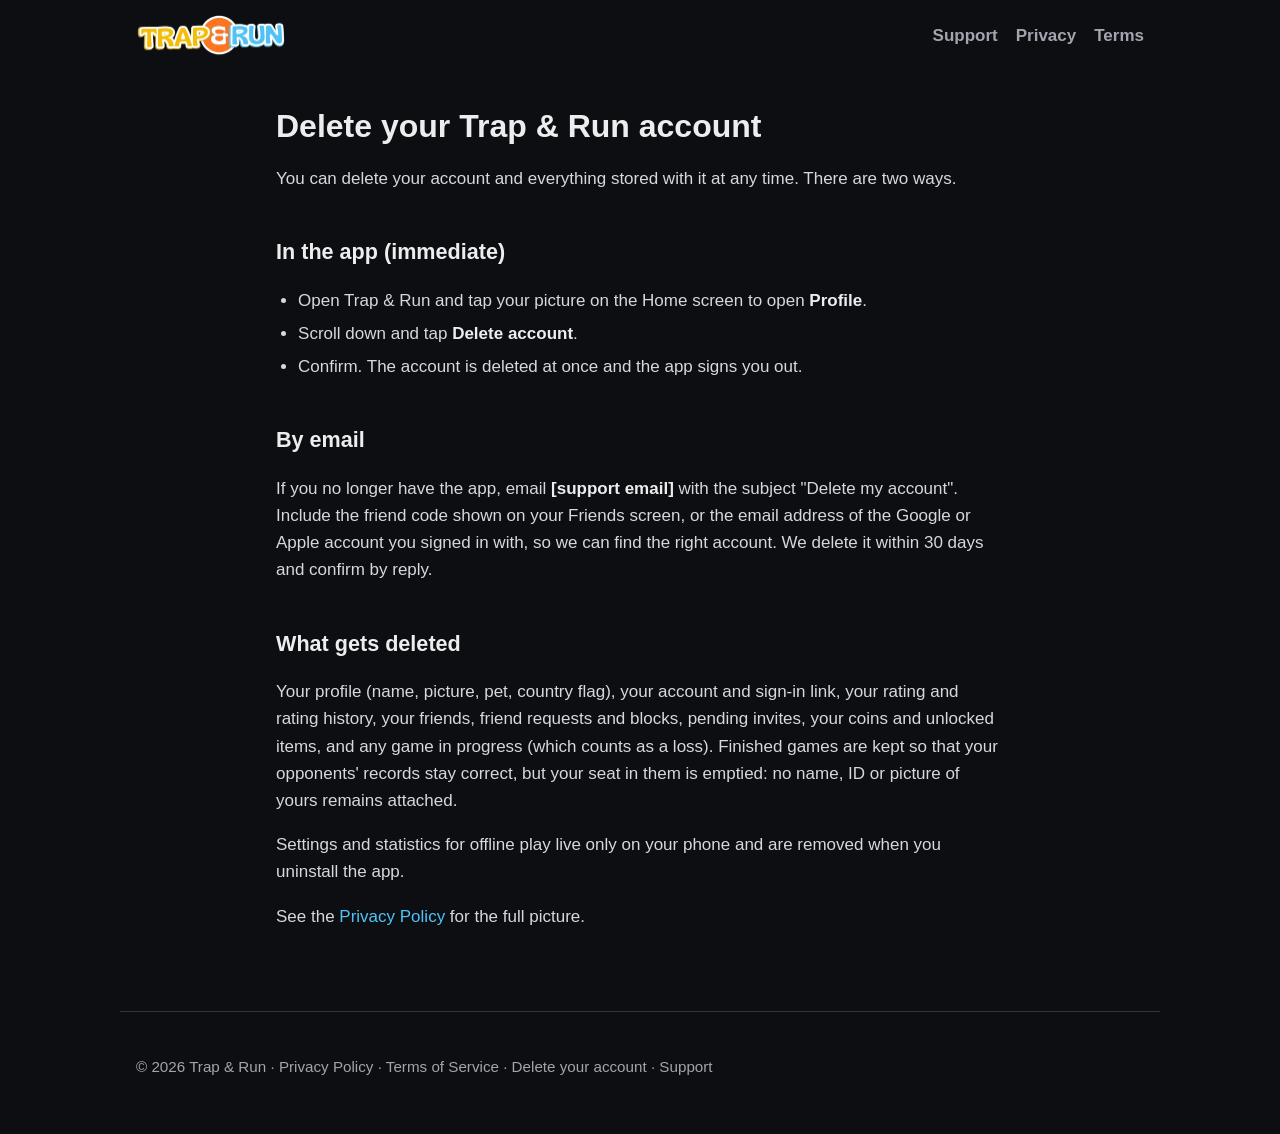
==== delete-account.html @ 0f32f90c "Trap & Run site: landing page, privacy, terms, account deletion, support Static pages for GitHub Pag" ====
<!doctype html>
<html lang="en">
<head>
<meta charset="utf-8">
<meta name="viewport" content="width=device-width, initial-scale=1">
<title>Delete your account · Trap &amp; Run</title>
<meta name="description" content="Delete your account for Trap & Run, the two-player wall-and-pawn strategy board game.">
<link rel="icon" href="assets/icon-512.png">
<link rel="stylesheet" href="assets/style.css">
</head>
<body>
<header class="bar">
  <a class="brand" href="index.html"><img src="assets/logo-wide.png" alt="Trap &amp; Run" width="150" height="42"></a>
  <nav>
    <a href="support.html">Support</a>
    <a href="privacy.html">Privacy</a>
    <a href="terms.html">Terms</a>
  </nav>
</header>
<main class="doc">
<h1>Delete your Trap &amp; Run account</h1>
<p>You can delete your account and everything stored with it at any time. There are two ways.</p>
<h2>In the app (immediate)</h2>
<ul><li>Open Trap &amp; Run and tap your picture on the Home screen to open <strong>Profile</strong>.</li><li>Scroll down and tap <strong>Delete account</strong>.</li><li>Confirm. The account is deleted at once and the app signs you out.</li></ul>
<h2>By email</h2>
<p>If you no longer have the app, email <strong>[support email]</strong> with the subject "Delete my account". Include the friend code shown on your Friends screen, or the email address of the Google or Apple account you signed in with, so we can find the right account. We delete it within 30 days and confirm by reply.</p>
<h2>What gets deleted</h2>
<p>Your profile (name, picture, pet, country flag), your account and sign-in link, your rating and rating history, your friends, friend requests and blocks, pending invites, your coins and unlocked items, and any game in progress (which counts as a loss). Finished games are kept so that your opponents' records stay correct, but your seat in them is emptied: no name, ID or picture of yours remains attached.</p>
<p>Settings and statistics for offline play live only on your phone and are removed when you uninstall the app.</p>
<p>See the <a href="privacy.html">Privacy Policy</a> for the full picture.</p>
</main>
<footer class="foot">
  <p>© 2026 Trap &amp; Run · <a href="privacy.html">Privacy Policy</a> · <a href="terms.html">Terms of Service</a> · <a href="delete-account.html">Delete your account</a> · <a href="support.html">Support</a></p>
</footer>
</body>
</html>
---- assets/style.css ----
:root {
  --bg: #0D0E11; --surface: #17191E; --raised: #1F2228; --cell: #2F343E;
  --text: #ECEDEF; --muted: #A0A5AE; --cyan: #4FC3F7; --amber: #FFB74D;
  --radius: 18px;
}
* { box-sizing: border-box; }
html { -webkit-text-size-adjust: 100%; }
body {
  margin: 0; background: var(--bg); color: var(--text);
  font: 17px/1.6 -apple-system, BlinkMacSystemFont, "Segoe UI", Roboto, Helvetica, Arial, sans-serif;
}
a { color: var(--cyan); text-decoration: none; }
a:hover { text-decoration: underline; }
img { max-width: 100%; height: auto; display: block; }
code { background: var(--raised); padding: 0.1em 0.35em; border-radius: 6px; font-size: 0.92em; }

.bar {
  display: flex; align-items: center; justify-content: space-between; gap: 16px;
  padding: 14px 16px; max-width: 1040px; margin: 0 auto;
}
.bar nav { display: flex; gap: 18px; font-weight: 600; }
.bar nav a { color: var(--muted); }
.bar nav a:hover { color: var(--text); text-decoration: none; }

.doc { max-width: 760px; margin: 0 auto; padding: 24px 16px 64px; }
.doc h1 { font-size: 2rem; line-height: 1.2; margin: 0.4em 0 0.6em; }
.doc h2 { font-size: 1.35rem; margin: 2em 0 0.6em; color: var(--text); }
.doc h3 { font-size: 1.1rem; margin: 1.6em 0 0.5em; color: var(--muted); }
.doc p, .doc li { color: #D5D8DD; }
.doc ul { padding-left: 1.3em; }
.doc li { margin: 0.35em 0; }
.doc table { border-collapse: collapse; width: 100%; margin: 1em 0; font-size: 0.95em; display: block; overflow-x: auto; }
.doc th, .doc td { text-align: left; vertical-align: top; padding: 10px 12px; border-bottom: 1px solid var(--cell); }
.doc th { color: var(--muted); font-weight: 600; }
.doc strong { color: var(--text); }

.hero { max-width: 1040px; margin: 0 auto; padding: 32px 16px 8px; text-align: center; }
.hero img.logo { width: min(420px, 86vw); margin: 0 auto 18px; }
.hero h1 { font-size: clamp(1.7rem, 5vw, 2.6rem); line-height: 1.15; margin: 0 0 12px; }
.hero h1 span { color: var(--amber); }
.hero p.lead { color: var(--muted); font-size: 1.15rem; max-width: 640px; margin: 0 auto 22px; }
.badges { display: flex; justify-content: center; gap: 14px; flex-wrap: wrap; margin-bottom: 8px; }
.pill {
  display: inline-block; padding: 12px 22px; border-radius: 999px; font-weight: 700;
  background: var(--raised); color: var(--muted); border: 1px solid var(--cell);
}
.pill.live { background: var(--text); color: var(--bg); border-color: var(--text); }
.note { color: var(--muted); font-size: 0.95rem; }

.shots { display: grid; grid-auto-flow: column; grid-auto-columns: min(260px, 72vw); gap: 16px;
  overflow-x: auto; padding: 24px 16px 12px; scroll-snap-type: x mandatory; max-width: 1040px; margin: 0 auto; }
.shots img { border-radius: 22px; scroll-snap-align: center; box-shadow: 0 12px 40px rgba(0,0,0,.55); }

.section { max-width: 1040px; margin: 0 auto; padding: 40px 16px; }
.section h2 { font-size: 1.6rem; margin: 0 0 18px; }
.grid { display: grid; gap: 14px; grid-template-columns: repeat(auto-fit, minmax(220px, 1fr)); }
.card { background: var(--surface); border: 1px solid var(--cell); border-radius: var(--radius); padding: 20px; }
.card h3 { margin: 0 0 6px; font-size: 1.1rem; }
.card h3.a { color: var(--cyan); } .card h3.b { color: var(--amber); }
.card p { margin: 0; color: var(--muted); }
.steps { counter-reset: s; display: grid; gap: 12px; grid-template-columns: repeat(auto-fit, minmax(240px, 1fr)); }
.steps div { background: var(--raised); border-radius: var(--radius); padding: 18px 18px 18px 56px; position: relative; color: #D5D8DD; }
.steps div::before { counter-increment: s; content: counter(s); position: absolute; left: 16px; top: 16px;
  width: 28px; height: 28px; border-radius: 50%; background: var(--cyan); color: var(--bg); font-weight: 800;
  display: grid; place-items: center; }
.banner { max-width: 1040px; margin: 0 auto; padding: 0 16px; }
.banner img { border-radius: var(--radius); }

.foot { max-width: 1040px; margin: 0 auto; padding: 28px 16px 40px; color: var(--muted); font-size: 0.95rem; border-top: 1px solid var(--cell); }
.foot a { color: var(--muted); }
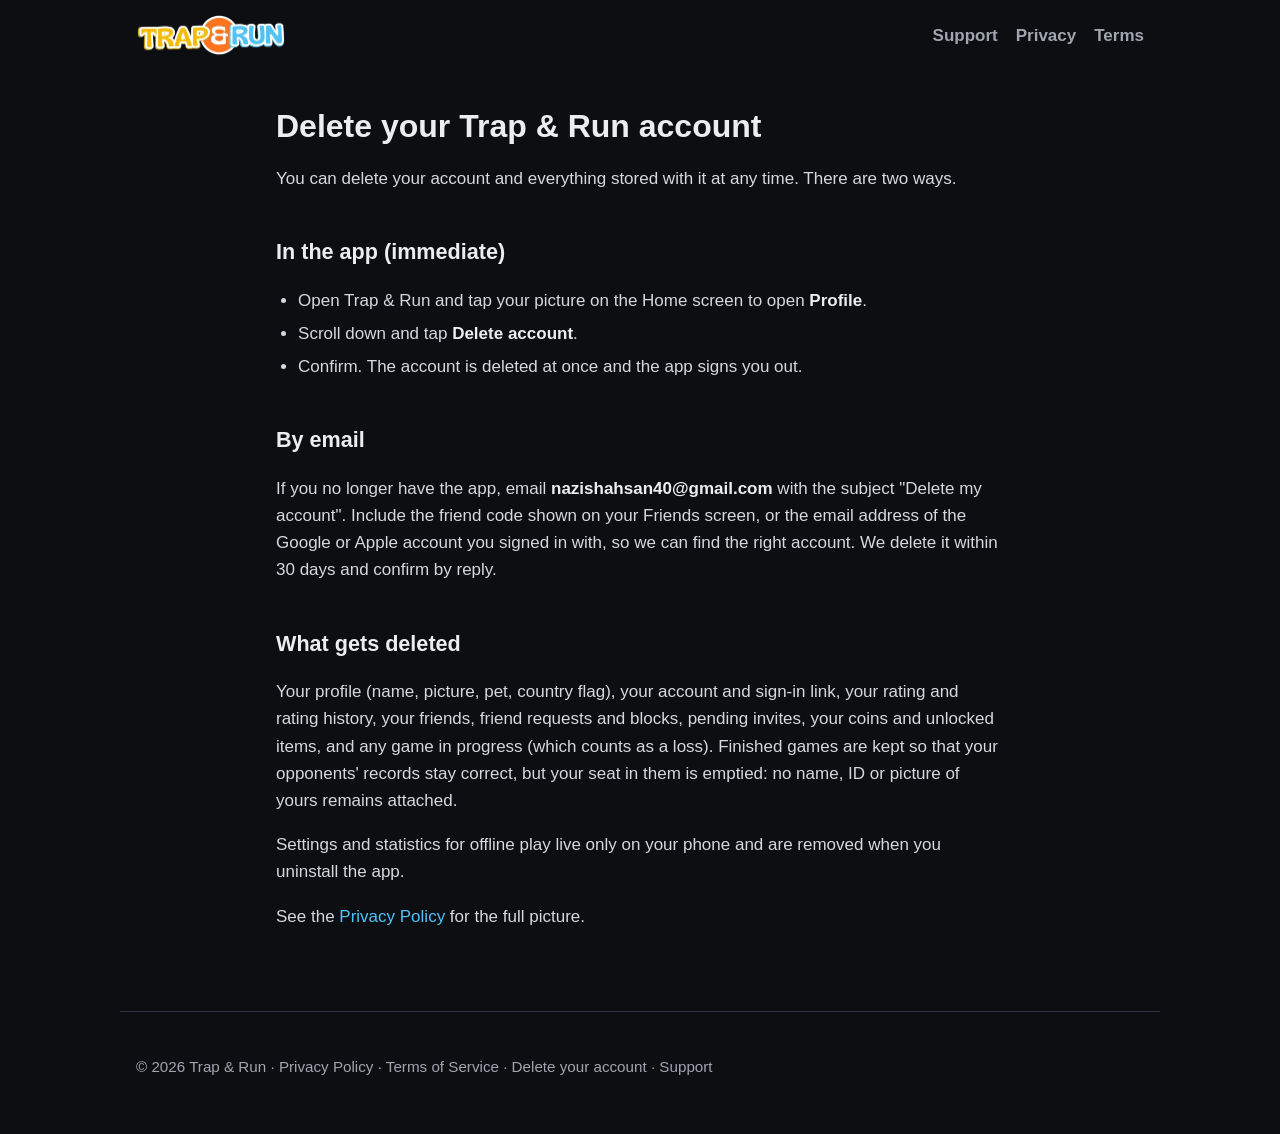
==== commit dd305e91: "Legal pages: publisher, Singapore hosting region, Pakistan governing law, city Support email stays a" ====
--- a/delete-account.html
+++ b/delete-account.html
@@ -23,7 +23,7 @@
 <h2>In the app (immediate)</h2>
 <ul><li>Open Trap &amp; Run and tap your picture on the Home screen to open <strong>Profile</strong>.</li><li>Scroll down and tap <strong>Delete account</strong>.</li><li>Confirm. The account is deleted at once and the app signs you out.</li></ul>
 <h2>By email</h2>
-<p>If you no longer have the app, email <strong>[support email]</strong> with the subject "Delete my account". Include the friend code shown on your Friends screen, or the email address of the Google or Apple account you signed in with, so we can find the right account. We delete it within 30 days and confirm by reply.</p>
+<p>If you no longer have the app, email <strong>nazishahsan40@gmail.com</strong> with the subject "Delete my account". Include the friend code shown on your Friends screen, or the email address of the Google or Apple account you signed in with, so we can find the right account. We delete it within 30 days and confirm by reply.</p>
 <h2>What gets deleted</h2>
 <p>Your profile (name, picture, pet, country flag), your account and sign-in link, your rating and rating history, your friends, friend requests and blocks, pending invites, your coins and unlocked items, and any game in progress (which counts as a loss). Finished games are kept so that your opponents' records stay correct, but your seat in them is emptied: no name, ID or picture of yours remains attached.</p>
 <p>Settings and statistics for offline play live only on your phone and are removed when you uninstall the app.</p>
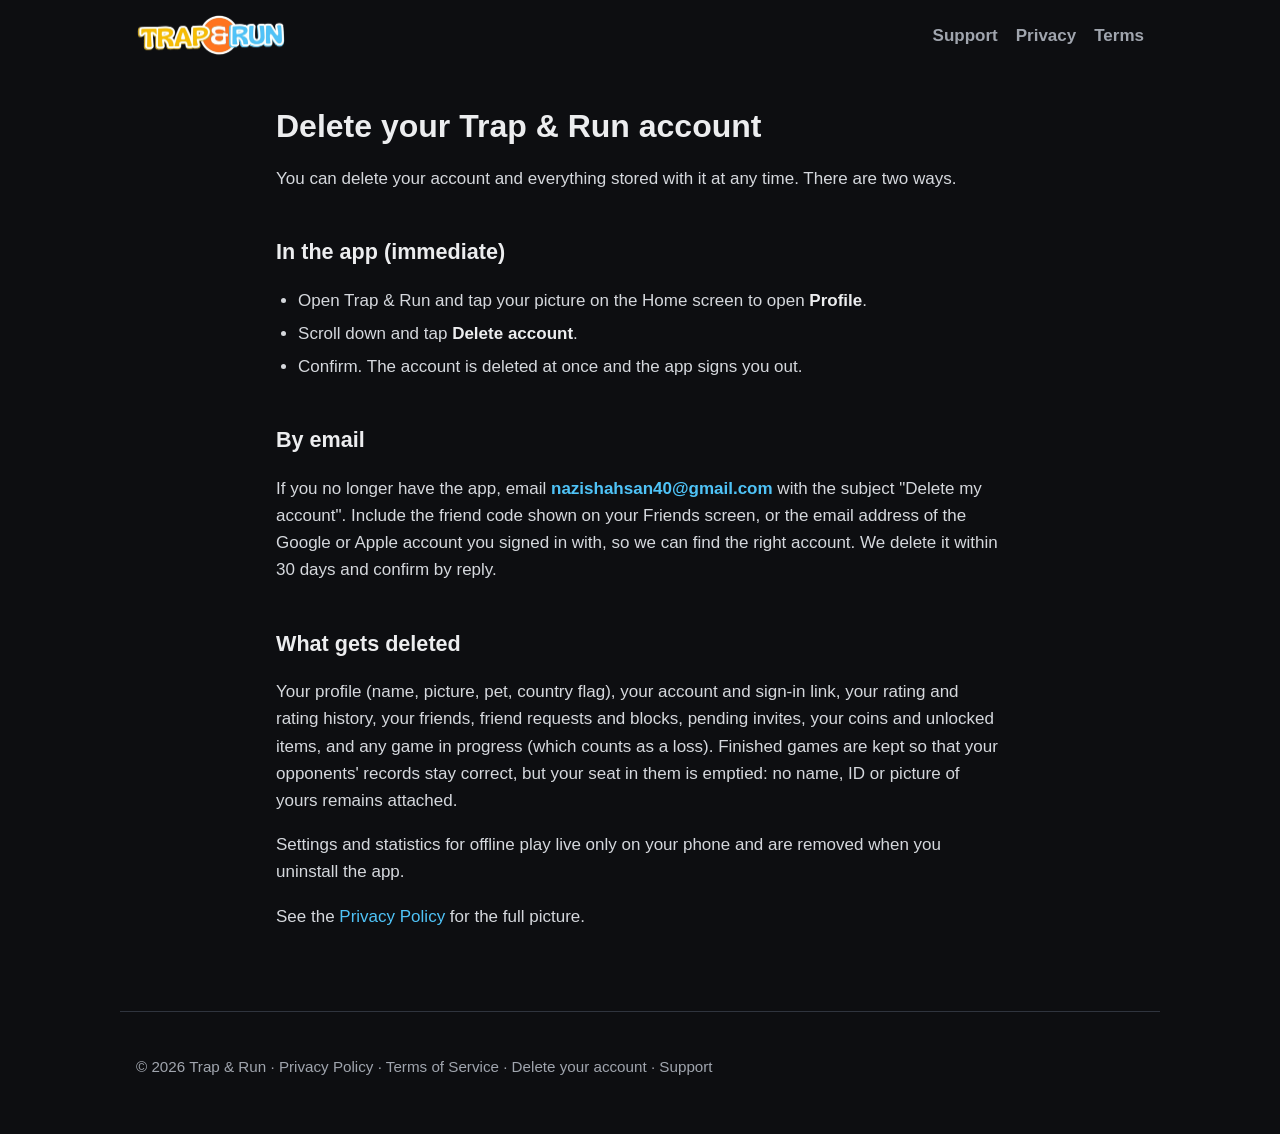
==== commit 419adf87: "Contact blocks as lists; support email becomes a mailto link" ====
--- a/delete-account.html
+++ b/delete-account.html
@@ -23,7 +23,7 @@
 <h2>In the app (immediate)</h2>
 <ul><li>Open Trap &amp; Run and tap your picture on the Home screen to open <strong>Profile</strong>.</li><li>Scroll down and tap <strong>Delete account</strong>.</li><li>Confirm. The account is deleted at once and the app signs you out.</li></ul>
 <h2>By email</h2>
-<p>If you no longer have the app, email <strong>nazishahsan40@gmail.com</strong> with the subject "Delete my account". Include the friend code shown on your Friends screen, or the email address of the Google or Apple account you signed in with, so we can find the right account. We delete it within 30 days and confirm by reply.</p>
+<p>If you no longer have the app, email <strong><a href="mailto:nazishahsan40@gmail.com">nazishahsan40@gmail.com</a></strong> with the subject "Delete my account". Include the friend code shown on your Friends screen, or the email address of the Google or Apple account you signed in with, so we can find the right account. We delete it within 30 days and confirm by reply.</p>
 <h2>What gets deleted</h2>
 <p>Your profile (name, picture, pet, country flag), your account and sign-in link, your rating and rating history, your friends, friend requests and blocks, pending invites, your coins and unlocked items, and any game in progress (which counts as a loss). Finished games are kept so that your opponents' records stay correct, but your seat in them is emptied: no name, ID or picture of yours remains attached.</p>
 <p>Settings and statistics for offline play live only on your phone and are removed when you uninstall the app.</p>
